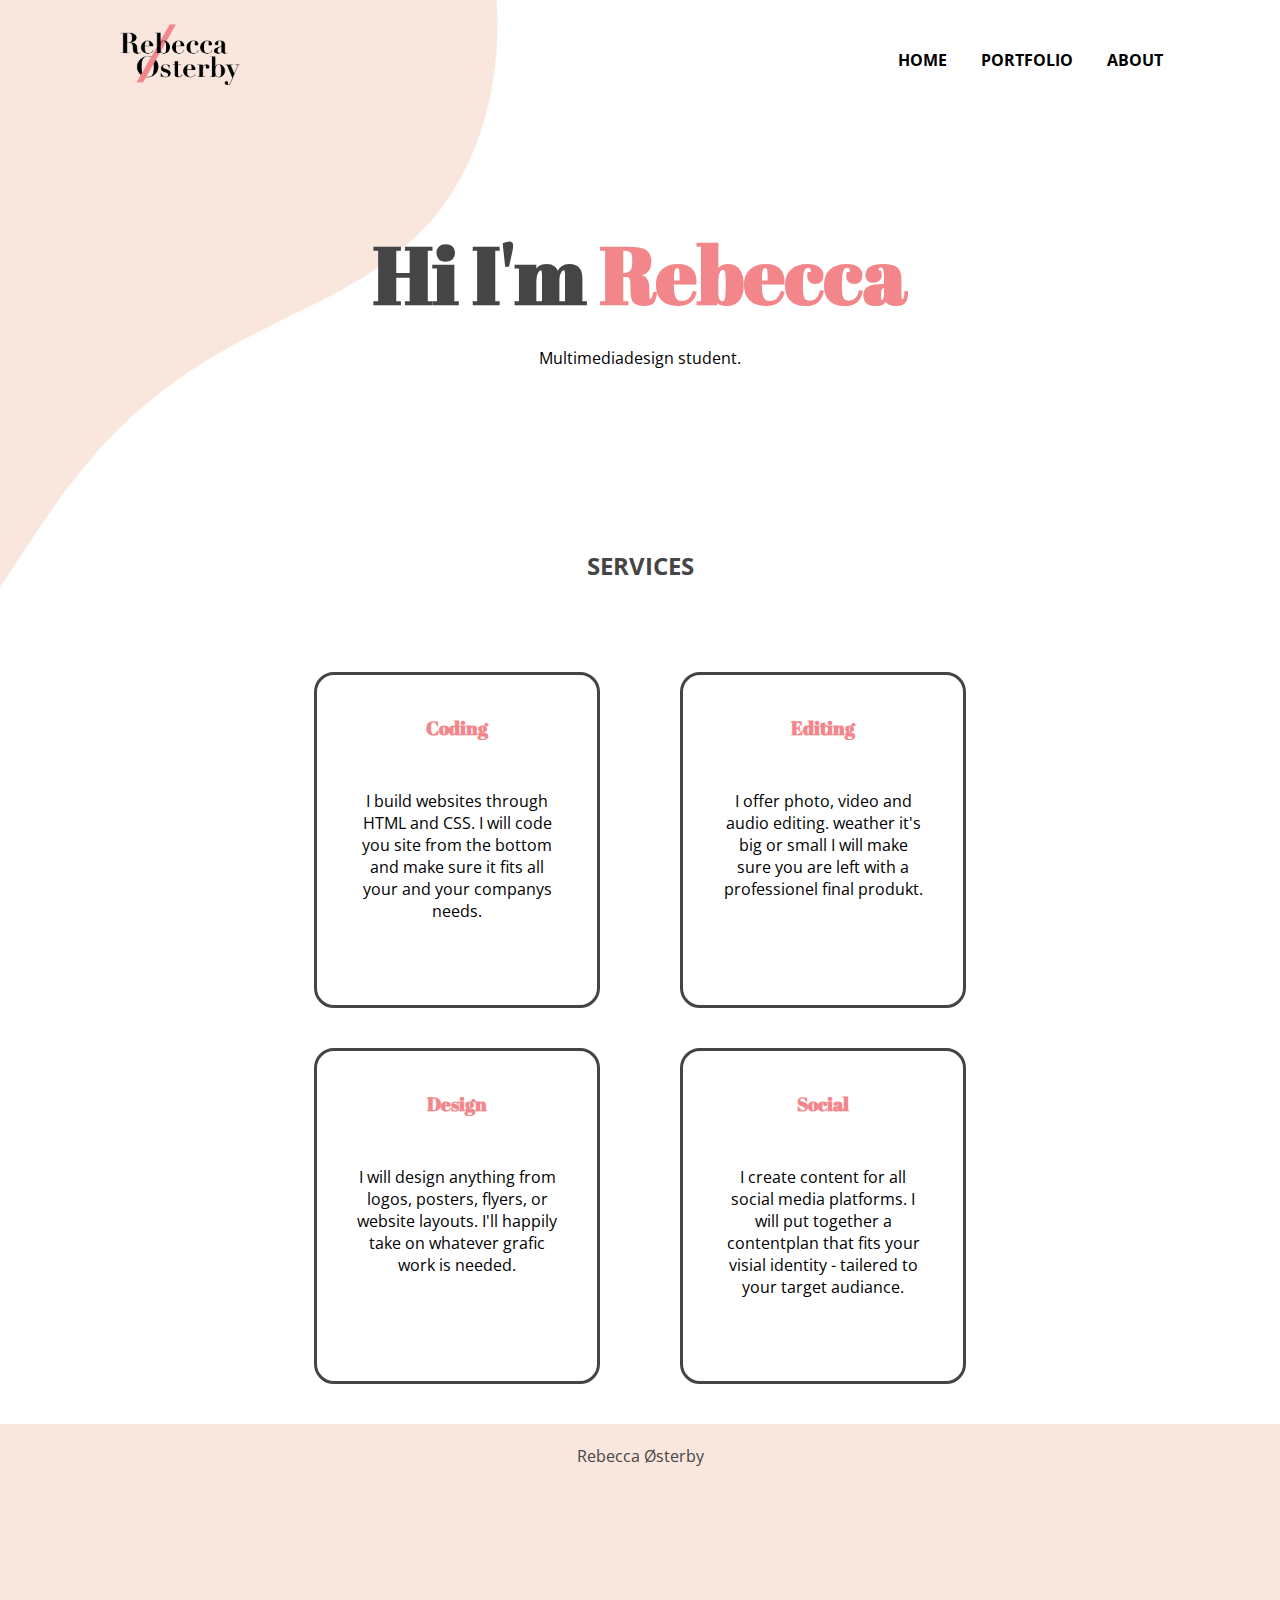
==== index.html @ 891609da "First" ====
<!DOCTYPE html>
<html lang="da"> 
<head>
    <meta charset="utf-8">
    <meta http-equiv="x-ua-compatible" content="ie=edge">
    <meta name="viewport" content="width=device-width, initial-sccale=1.0">
    <link rel="stylesheet" href="stylesheet.css">
    <link href="img/favicon.ico" rel="shortcut icon"  type="image/x-icon"/>
    <title>Min portfolio</title>
</head>
<body>
    <div class="nav-container">
        <nav>
            <img src="img/logo.png" class="logo" alt="logo" >
            <ul>
                <li><a href="#">HOME</a></li>
                <li><a href="#">PORTFOLIO</a></li>
                <li><a href="#">ABOUT</a></li>
            </ul>
        </nav>
    </div>
    
    <section class="intro">
        <h1>Hi I'm <span>Rebecca</span></h1>
        <p>Multimediadesign student. </p>
    </section>

    <section class="services">
        <h2>SERVICES</h2>
        <div class="container">
            <section class="box1">
                <div class="coding">
                    <h3>Coding</h3>
                    <p>I build websites through HTML and CSS. I will code you site from the bottom and make sure it fits all your and your companys needs. </p>
                </div>
                <div class="design">
                    <h3>Design</h3>
                    <p>I will design anything from logos, posters, flyers, or website layouts. I'll happily take on whatever grafic work is needed. </p>
                </div>
            </section>

            <section class="box2">
                <div class="editing">
                    <h3>Editing</h3>
                    <p>I offer photo, video and audio editing. weather it's big or small I will make sure you are left with a professionel final produkt. </p>
                </div>
                <div class="some">
                    <h3>Social</h3>
                    <p>I create content for all social media platforms. I will put together a contentplan that fits your visial identity - tailered to your target audiance.</p>
                </div>
            </section>
        </div>
    </section>


<footer>
    <p>Rebecca Østerby</p>
</footer>
</body>
</html>
---- stylesheet.css ----
:root{
    --bgg-color: #F9E6DC; 
    --txt-color: #464545; 
    --link-color: rgb(0, 0, 0); 
    --link-hover-color: rgb(119, 118, 118);
    --detail-color: #f3868b; 
}

@font-face {
    font-family: abril;
    src: url(font/AbrilFatface-Regular.ttf);
}

@font-face {
    font-family: open-sans;
    src: url(font/OpenSans-VariableFont_wdth\,wght.ttf);
}

*{
    margin: 0;
    padding: 0;
    font-family: open-sans;
}

body{
    background-image: url(./img/bgg.jpg);
    background-size: cover;
    background-repeat: no-repeat;
    background-attachment: fixed;
    margin: 
}

.nav-container{
    position: relative;
    width: 100%;
    height: 100%;
}

nav{
    display: flex;
    width: 84%;
    margin: auto;
    padding: 20px 0;
    align-items: center;
    justify-content: space-between;
    flex-direction: column;
}

nav ul li{
    display: inline;
    list-style: none;
    margin: 10px 15px;
}

nav ul li a {
    text-decoration: none;
    color: var(--link-color);
    font-weight: bold;
}

nav ul li a:hover {
    color: var(--link-hover-color);
}

.logo {
  width: 100%;
  height: auto;
  max-width: 150px;
  margin-bottom: 10px;
    
}

.intro {
    text-align: center;
    margin-top: 100px;

}

.intro h1{
    font-family: abril;
    font-size: 80px;
    color:var(--txt-color);
    margin-bottom: 20px;

}

span{
    color: var(--detail-color);
    font-family: abril;
}

.services{
    margin-top: 180px;
}

.services h2{
    text-align: center;
    margin: 50px;
    color:var(--txt-color);
}


.container {
    display: flex;
    flex-direction: column;
    align-items: center;
}

.container div {
    margin: 40px;
}

.container h3{
    margin-bottom: 50px;
    color: var(--txt-color);
    font-family: abril;
    color: var(--detail-color);
}

.coding, .design, .editing, .some{
    border: 3px solid #464545;
    border-radius: 20px;
    padding: 40px;
    margin: 10px;
    text-align: center;
    width: 200px;
    height: 250px;

}

footer{
    color: #464545;
    background-color:  #F9E6DC;
    text-align: center;
    padding: 21px;
    height: 140px;
}

@media screen and (min-width: 720px) {

    nav{
        flex-direction: row;
    }

    .container{
        display: flex;
        flex-direction: row;
        justify-content: center;
        
    }

    
}
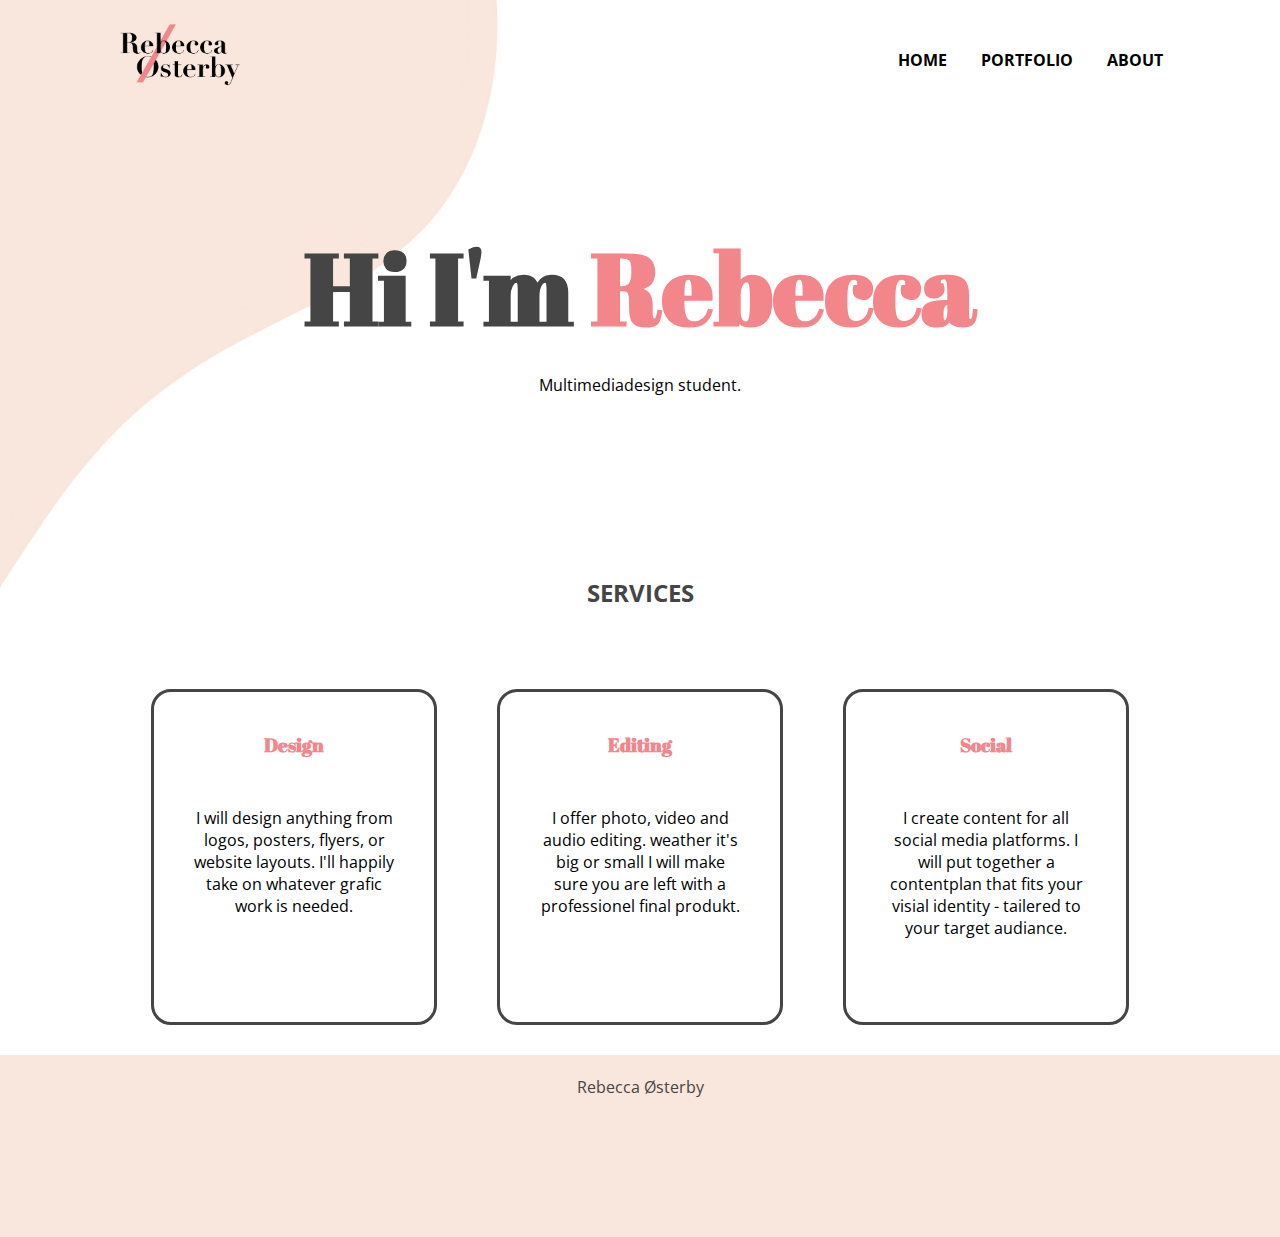
==== commit fcd9f71e: "Halfway done" ====
--- a/index.html
+++ b/index.html
@@ -8,14 +8,15 @@
     <link href="img/favicon.ico" rel="shortcut icon"  type="image/x-icon"/>
     <title>Min portfolio</title>
 </head>
+
 <body>
     <div class="nav-container">
         <nav>
             <img src="img/logo.png" class="logo" alt="logo" >
             <ul>
-                <li><a href="#">HOME</a></li>
-                <li><a href="#">PORTFOLIO</a></li>
-                <li><a href="#">ABOUT</a></li>
+                <li><a href="index.html">HOME</a></li>
+                <li><a href="portfolio.html">PORTFOLIO</a></li>
+                <li><a href="about.html">ABOUT</a></li>
             </ul>
         </nav>
     </div>
@@ -27,19 +28,11 @@
 
     <section class="services">
         <h2>SERVICES</h2>
-        <div class="container">
-            <section class="box1">
-                <div class="coding">
-                    <h3>Coding</h3>
-                    <p>I build websites through HTML and CSS. I will code you site from the bottom and make sure it fits all your and your companys needs. </p>
-                </div>
+            <div class="box">
                 <div class="design">
                     <h3>Design</h3>
                     <p>I will design anything from logos, posters, flyers, or website layouts. I'll happily take on whatever grafic work is needed. </p>
                 </div>
-            </section>
-
-            <section class="box2">
                 <div class="editing">
                     <h3>Editing</h3>
                     <p>I offer photo, video and audio editing. weather it's big or small I will make sure you are left with a professionel final produkt. </p>
@@ -48,8 +41,7 @@
                     <h3>Social</h3>
                     <p>I create content for all social media platforms. I will put together a contentplan that fits your visial identity - tailered to your target audiance.</p>
                 </div>
-            </section>
-        </div>
+            </div>
     </section>
 
 
--- a/stylesheet.css
+++ b/stylesheet.css
@@ -27,8 +27,8 @@
     background-size: cover;
     background-repeat: no-repeat;
     background-attachment: fixed;
-    margin: 
-}
+}
+/* Nav css start */
 
 .nav-container{
     position: relative;
@@ -70,6 +70,10 @@
     
 }
 
+/* Nav css slut */
+
+/* Home css start */
+
 .intro {
     text-align: center;
     margin-top: 100px;
@@ -87,6 +91,7 @@
 span{
     color: var(--detail-color);
     font-family: abril;
+    
 }
 
 .services{
@@ -99,25 +104,21 @@
     color:var(--txt-color);
 }
 
-
-.container {
+.box {
     display: flex;
     flex-direction: column;
     align-items: center;
 }
 
-.container div {
-    margin: 40px;
-}
-
-.container h3{
+
+.box h3{
     margin-bottom: 50px;
     color: var(--txt-color);
     font-family: abril;
     color: var(--detail-color);
 }
 
-.coding, .design, .editing, .some{
+.design, .editing, .some{
     border: 3px solid #464545;
     border-radius: 20px;
     padding: 40px;
@@ -128,6 +129,98 @@
 
 }
 
+/* Home css slut */
+
+/* Portfolio css start */
+
+.work{
+    margin-top: 60px;
+}
+
+.work ul li{
+    margin: 30px;
+    list-style: none;
+}
+
+.work ul li a{
+    font-size: 60px;
+    text-decoration: none;
+    color: var(--txt-color);
+    font-weight: bold;
+    font-style: italic;
+    text-shadow: 5px 5px var(--bgg-color);
+
+}
+
+.work ul li a:hover {
+    color: var(--detail-color);
+}
+
+
+/* About css start */
+
+
+.img-me{
+    display: block;
+    border-radius: 20px;
+    width: 300px;
+    height: auto;
+    margin-left: auto;
+    margin-right: auto;
+    margin-top: 50px;
+    margin-bottom: 50px;
+    
+}
+
+.info{
+    margin: 30px;
+}
+
+
+.info a {
+    background-color: var(--bgg-color);
+    color: var(--txt-color);
+    padding: 10px 20px;
+    text-align: center;
+    text-decoration: none;
+    display: inline-block;
+    margin-top: 30px;
+    margin-bottom: 100px;
+    font-weight: bold;
+    border: 2px solid var(--detail-color);
+    box-shadow: 4px 4px var(--detail-color);
+}
+
+.info a:hover{
+    color: var(--detail-color);
+}
+
+.about{
+    display: flex;
+    flex-direction: column;
+    align-items: center;
+}
+
+.about h3{
+    margin-bottom: 50px;
+    color: var(--txt-color);
+    font-family: abril;
+    color: var(--detail-color);
+}
+
+.skills, .experience {
+    border: 3px solid #464545;
+    border-radius: 20px;
+    padding: 50px;
+    margin: 10px;
+    width: 200px;
+    height: 250px;
+}
+
+/* About css slut */
+
+/* Footer */
+
 footer{
     color: #464545;
     background-color:  #F9E6DC;
@@ -142,12 +235,55 @@
         flex-direction: row;
     }
 
-    .container{
+    .intro h1{
+        font-size: 100px;
+    }
+
+    .box{
         display: flex;
         flex-direction: row;
         justify-content: center;
         
     }
 
-    
-}+    .design, .editing, .some{
+        margin: 30px;
+    }
+
+    .info {
+        margin-left: 80px;
+        margin-top: 170px;
+    }
+    .info p{
+        width: 800px;
+    }
+
+    .img-me{
+        float: right;
+        margin-right: 80px;
+    }
+
+    .clr{
+        clear: both;
+    }
+
+
+    .work{
+        margin: 200px;
+    }
+
+    .work ul li a{
+        font-size: 100px;
+        
+    }
+    .about{
+        flex-direction: row;
+        justify-content: center;
+    }
+
+    .skills, .experience{
+        margin: 30px;
+    }
+
+
+}
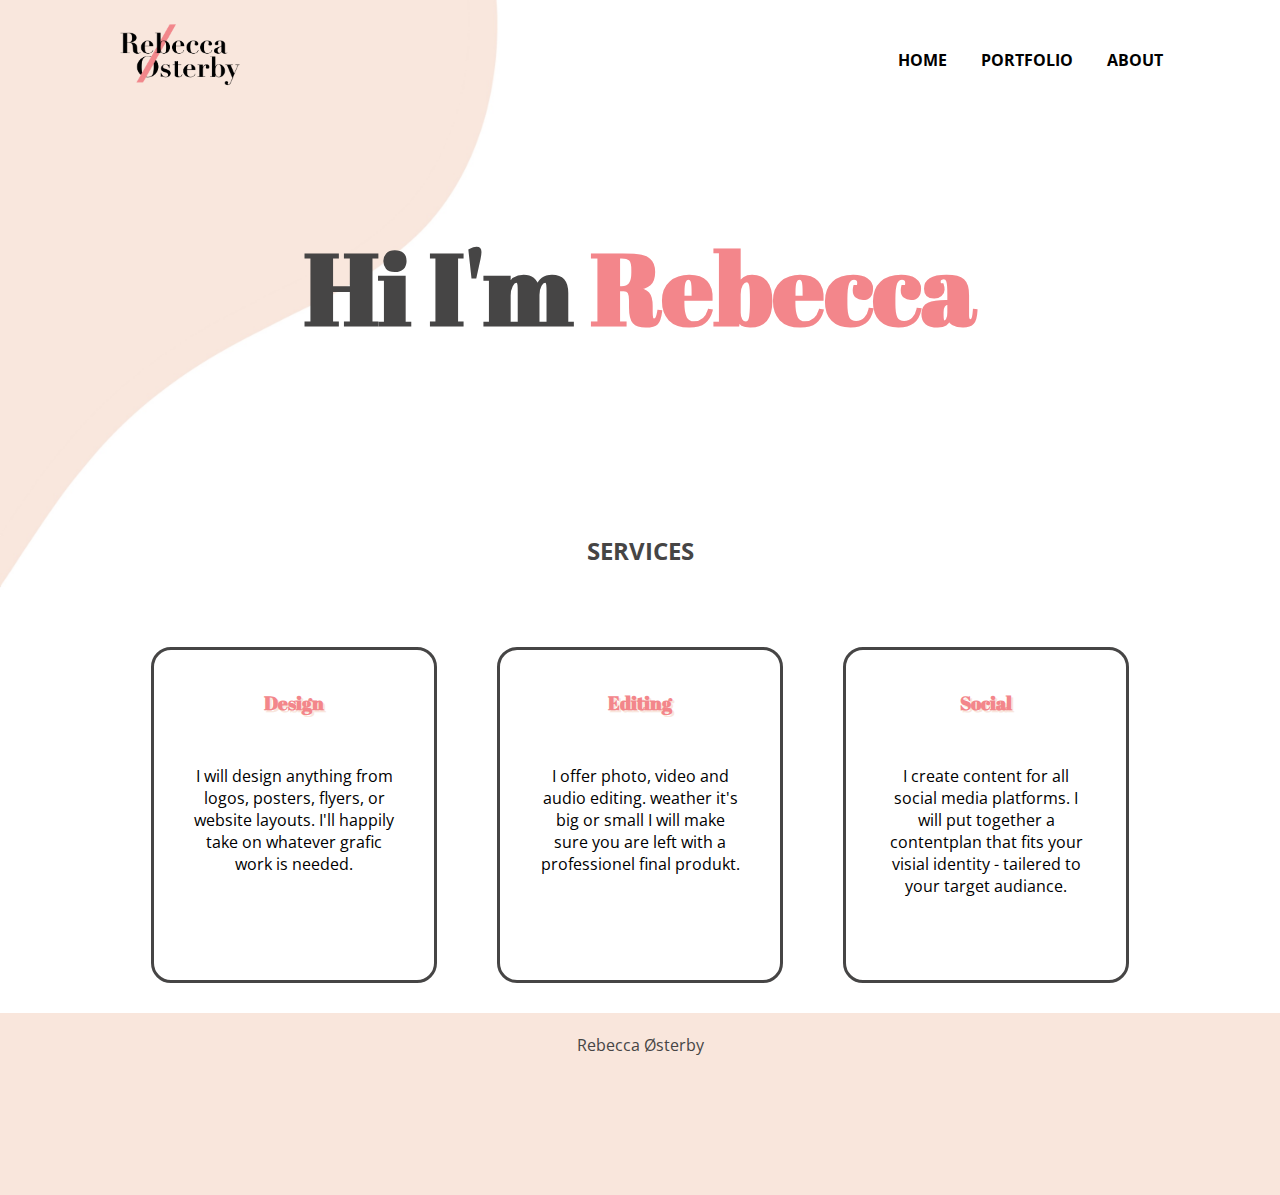
==== commit 6b5108bf: "Button og font rettelser" ====
--- a/index.html
+++ b/index.html
@@ -23,7 +23,6 @@
     
     <section class="intro">
         <h1>Hi I'm <span>Rebecca</span></h1>
-        <p>Multimediadesign student. </p>
     </section>
 
     <section class="services">
--- a/stylesheet.css
+++ b/stylesheet.css
@@ -116,6 +116,7 @@
     color: var(--txt-color);
     font-family: abril;
     color: var(--detail-color);
+    text-shadow: 2px 2px var(--bgg-color);
 }
 
 .design, .editing, .some{
@@ -206,6 +207,7 @@
     color: var(--txt-color);
     font-family: abril;
     color: var(--detail-color);
+    text-shadow: 2px 2px var(--bgg-color);
 }
 
 .skills, .experience {
@@ -251,16 +253,16 @@
     }
 
     .info {
-        margin-left: 80px;
-        margin-top: 170px;
+        margin-left: 200px;
+        margin-top: 200px;
     }
     .info p{
-        width: 800px;
+        width: 650px;
     }
 
     .img-me{
         float: right;
-        margin-right: 80px;
+        margin: 100px 200px 100px 30px;
     }
 
     .clr{
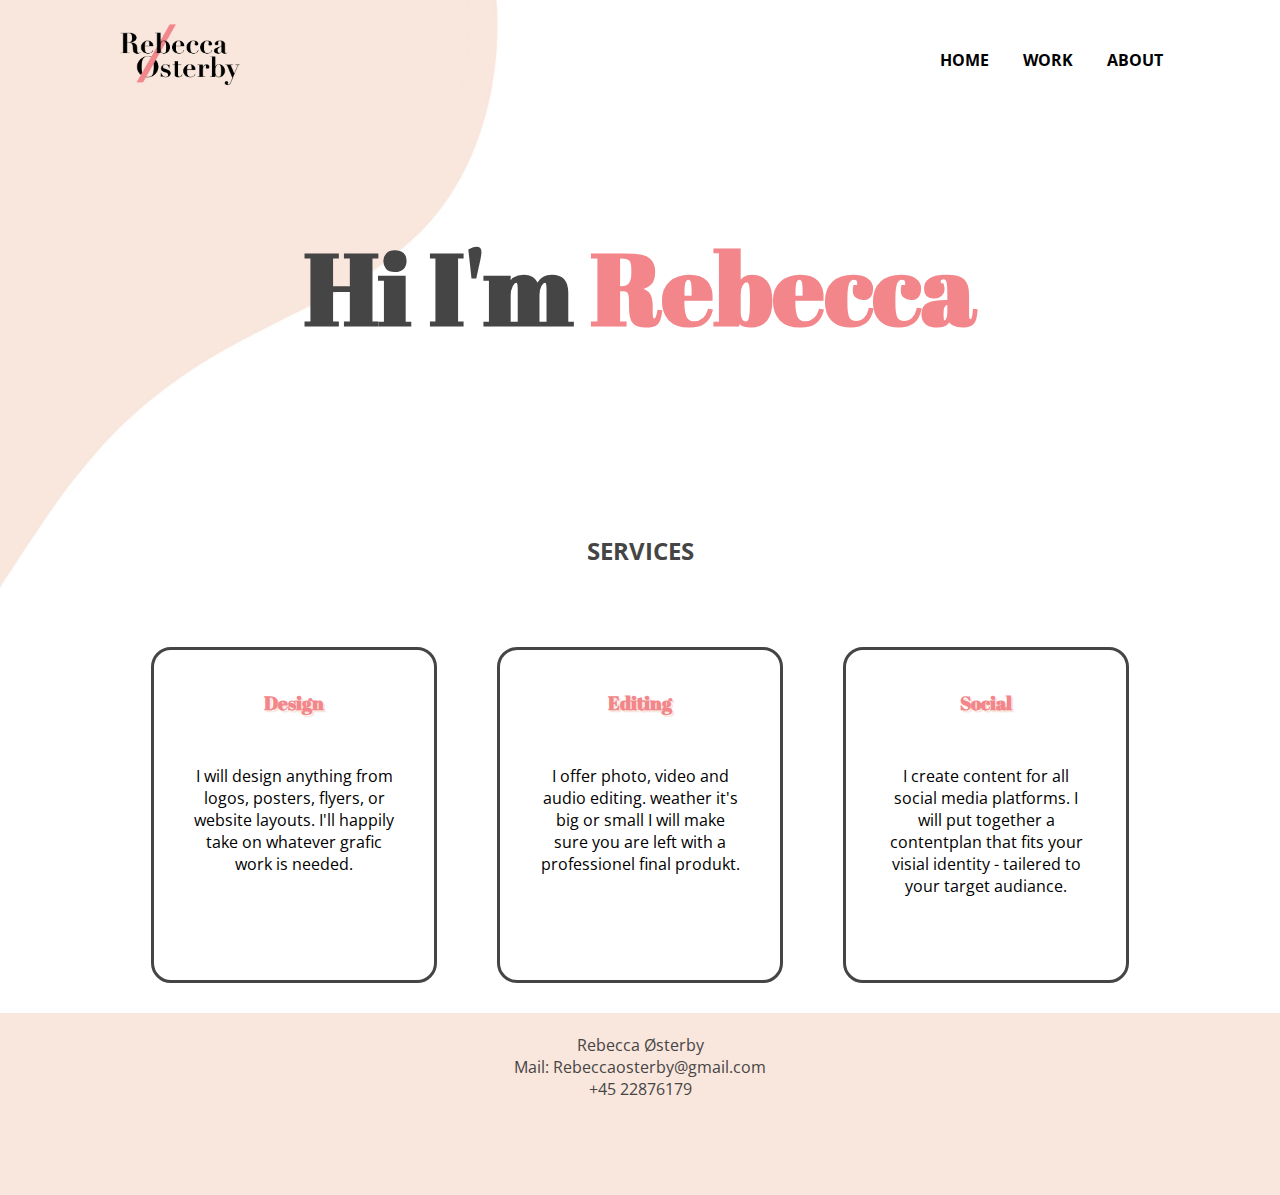
==== commit d918c08c: "work sider tilføjet" ====
--- a/index.html
+++ b/index.html
@@ -6,7 +6,7 @@
     <meta name="viewport" content="width=device-width, initial-sccale=1.0">
     <link rel="stylesheet" href="stylesheet.css">
     <link href="img/favicon.ico" rel="shortcut icon"  type="image/x-icon"/>
-    <title>Min portfolio</title>
+    <title>My portfolio</title>
 </head>
 
 <body>
@@ -15,7 +15,7 @@
             <img src="img/logo.png" class="logo" alt="logo" >
             <ul>
                 <li><a href="index.html">HOME</a></li>
-                <li><a href="portfolio.html">PORTFOLIO</a></li>
+                <li><a href="work.html">WORK</a></li>
                 <li><a href="about.html">ABOUT</a></li>
             </ul>
         </nav>
@@ -46,6 +46,8 @@
 
 <footer>
     <p>Rebecca Østerby</p>
+    <p>Mail: Rebeccaosterby@gmail.com</p>
+    <p>+45 22876179</p>
 </footer>
 </body>
 </html>--- a/stylesheet.css
+++ b/stylesheet.css
@@ -221,6 +221,118 @@
 
 /* About css slut */
 
+/* Rumrejsen css start */
+
+.rumrejsen{
+    margin-top: 100px;
+}
+
+.rumrejsen h2{
+    font-family: abril;
+    color: var(--detail-color);
+    margin: 20px;
+}
+
+.rumrejsen p{
+    margin: 20px;
+}
+
+.img-rum1 {
+    display: block;
+    width: 350px;
+    height: auto;
+    margin-left: auto;
+    margin-right: auto;
+    margin-top: 50px;
+    margin-bottom: 50px;
+    
+}
+
+/* Rumrejsen css slut */
+
+/* LivsLæring css start */
+
+.livslæring{
+    margin-top: 100px;
+}
+
+.livslæring h2{
+    font-family: abril;
+    color: var(--detail-color);
+    margin: 20px;
+}
+
+.livslæring p{
+    margin: 20px;
+}
+
+.img-livslæring {
+    display: block;
+    width: 200px;
+    height: auto;
+    margin-left: auto;
+    margin-right: auto;
+    margin-top: 50px;
+    margin-bottom: 50px;
+    
+}
+
+.img-livslæring2 {
+    display: block;
+    border-radius: 20px;
+    width: 200px;
+    height: auto;
+    margin-left: auto;
+    margin-right: auto;
+    margin-top: 50px;
+    margin-bottom: 50px;
+}
+
+/* LivsLæring css slut */
+
+/* Dans css start */
+
+.dans{
+    margin-top: 100px;
+}
+
+.dans h2{
+    font-family: abril;
+    color: var(--detail-color);
+    margin: 20px;
+}
+
+.dans p{
+    margin: 20px;
+}
+
+.img-dans {
+    display: block;
+    width: 300px;
+    height: auto;
+    margin-left: auto;
+    margin-right: auto;
+    margin-top: 50px;
+    margin-bottom: 50px;
+    
+}
+
+.img-dans2 {
+    display: block;
+    border-radius: 20px;
+    width: 200px;
+    height: auto;
+    margin-left: auto;
+    margin-right: auto;
+    margin-top: 50px;
+    margin-bottom: 50px;
+}
+
+
+/* Dans css slut */
+
+
+
 /* Footer */
 
 footer{
@@ -269,7 +381,6 @@
         clear: both;
     }
 
-
     .work{
         margin: 200px;
     }
@@ -287,5 +398,51 @@
         margin: 30px;
     }
 
-
-}
+    .img-rum1{
+        width: 650px;
+        height: auto;
+    }
+
+    .rumrejsen{
+        margin: 70px;
+    }
+
+    .img-livslæring{
+        width: 650px;
+        height: auto;
+    }
+
+    .img-livslæring2{
+        float: right;
+        margin: 100px 200px 100px 30px;
+    }
+
+    .livslæring{
+        margin-left: 200px;
+        margin-top: 130px;
+    }
+
+    .livslæring p {
+        width: 550px;
+    }
+
+    .img-dans{
+        width: 650px;
+        height: auto;
+    }
+
+    .img-dans2{
+        float: right;
+        margin: 100px 200px 100px 30px;
+    }
+
+    .dans{
+        margin-left: 200px;
+        margin-top: 160px;
+    }
+
+    .dans p {
+        width: 550px;
+    }
+
+}
